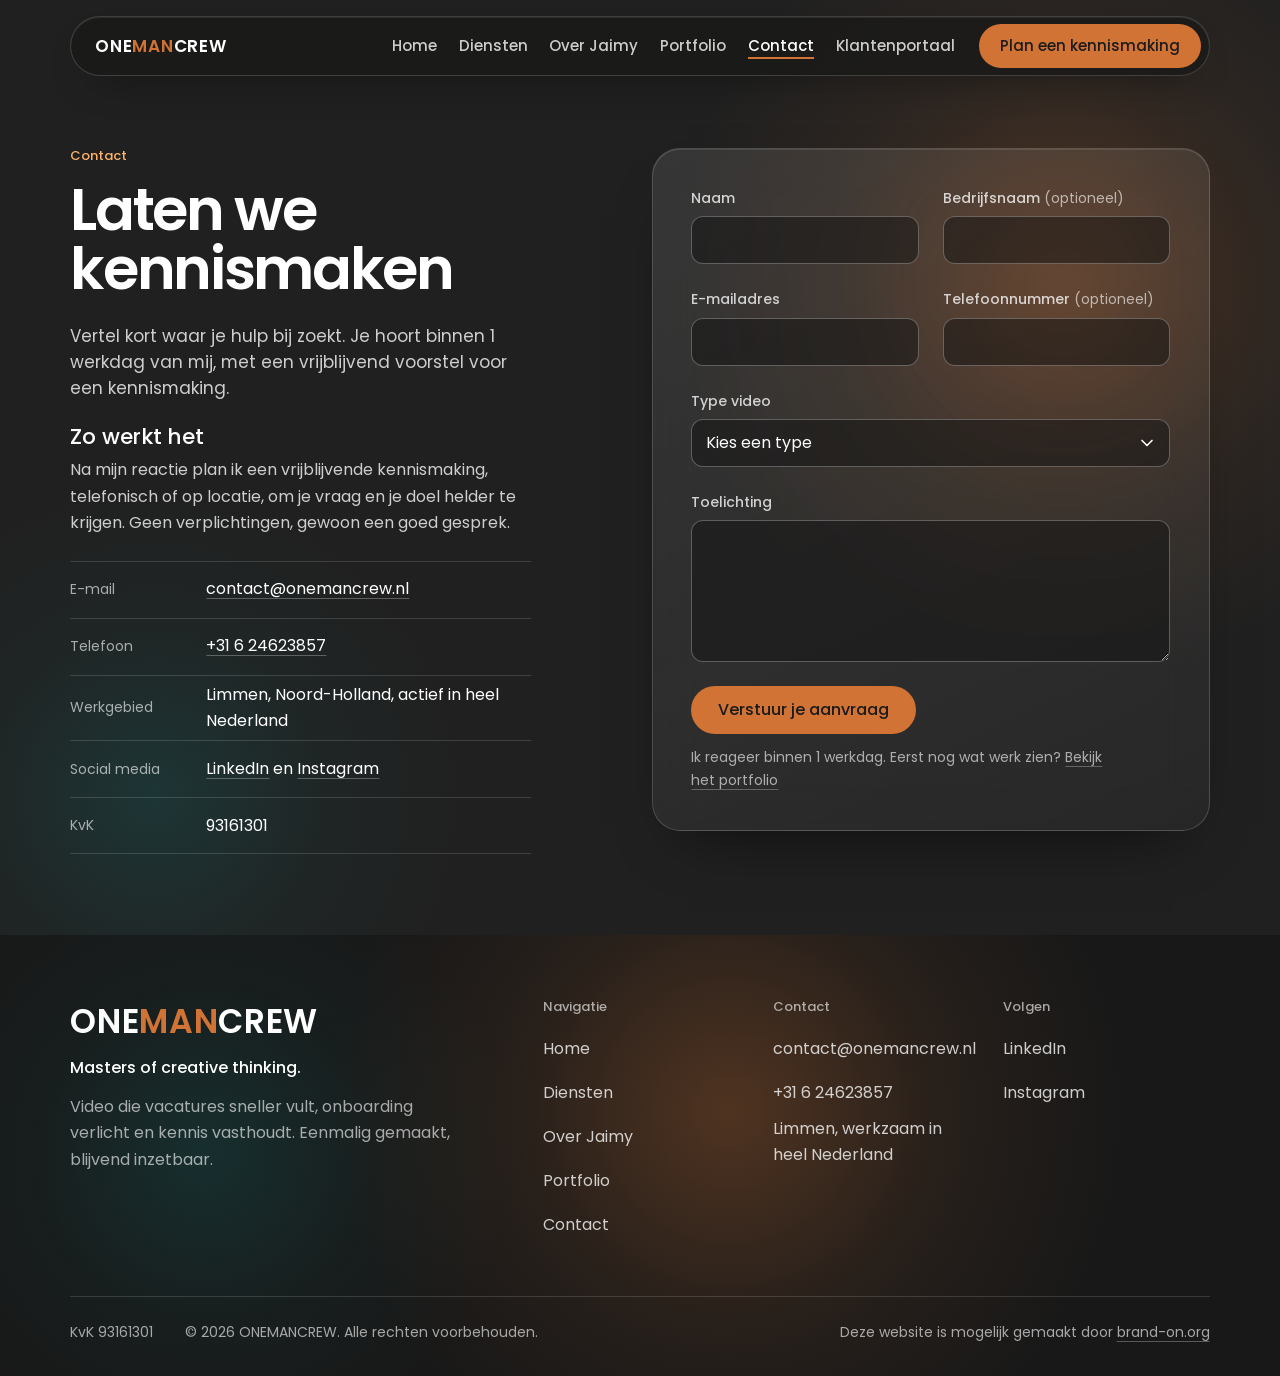
==== contact.html @ 814ec531 "V1" ====
<!DOCTYPE html>
<html lang="nl">
<head>
  <meta charset="UTF-8">
  <meta name="viewport" content="width=device-width, initial-scale=1.0, viewport-fit=cover">
  <title>Contact | ONEMANCREW</title>
  <meta name="description" content="Plan een vrijblijvende kennismaking met ONEMANCREW. Je hoort binnen 1 werkdag van mij. Bereikbaar via telefoon, e-mail of het contactformulier.">
  <meta name="theme-color" content="#202020">
  <link rel="canonical" href="https://onemancrew.nl/contact.html">

  <meta property="og:type" content="website">
  <meta property="og:title" content="Contact | ONEMANCREW">
  <meta property="og:description" content="Plan een vrijblijvende kennismaking met ONEMANCREW. Je hoort binnen 1 werkdag van mij.">
  <meta property="og:url" content="https://onemancrew.nl/contact.html">
  <meta property="og:image" content="https://onemancrew.nl/assets/img/og-image.jpg">
  <meta property="og:locale" content="nl_NL">
  <meta property="og:site_name" content="ONEMANCREW">
  <meta name="twitter:card" content="summary_large_image">

  <link rel="icon" type="image/png" href="assets/icons/favicon.png">
  <link rel="apple-touch-icon" href="assets/icons/apple-touch-icon.png">
  <link rel="preload" href="assets/fonts/poppins-600.woff2" as="font" type="font/woff2" crossorigin>
  <link rel="preload" href="assets/fonts/poppins-400.woff2" as="font" type="font/woff2" crossorigin>
  <link rel="stylesheet" href="assets/css/tokens.css">
  <link rel="stylesheet" href="assets/css/base.css">
  <link rel="stylesheet" href="assets/css/components.css">
  <link rel="stylesheet" href="assets/css/pages.css">

  <script type="application/ld+json">
  {
    "@context": "https://schema.org",
    "@type": "LocalBusiness",
    "name": "ONEMANCREW",
    "description": "ONEMANCREW maakt wervingsvideo's, info- en instructievideo's en recruitment advertenties voor bedrijven in heel Nederland.",
    "image": "https://onemancrew.nl/assets/img/og-image.jpg",
    "url": "https://onemancrew.nl/",
    "taxID": "93161301",
    "telephone": "+31624623857",
    "email": "contact@onemancrew.nl",
    "address": {
      "@type": "PostalAddress",
      "addressLocality": "Limmen",
      "addressRegion": "Noord-Holland",
      "addressCountry": "NL"
    },
    "areaServed": "NL",
    "founder": {
      "@type": "Person",
      "name": "Jaimy van der Meer"
    },
    "sameAs": [
      "https://www.linkedin.com/company/onemancrew",
      "https://www.instagram.com/onemancrew"
    ]
  }
  </script>
</head>
<body>
  <a class="skip-link" href="#main">Direct naar inhoud</a>

  <header class="nav" data-nav>
    <div class="nav__pill">
      <a class="wordmark" href="./" aria-label="ONEMANCREW, naar de homepage">ONE<span>MAN</span>CREW</a>
      <nav class="nav__links" aria-label="Hoofdnavigatie">
        <ul>
          <li><a href="./">Home</a></li>
          <li><a href="./#aanbod">Diensten</a></li>
          <li><a href="over-ons.html">Over Jaimy</a></li>
          <li><a href="portfolio.html">Portfolio</a></li>
          <li><a href="contact.html" aria-current="page">Contact</a></li>
          <li><a href="portaal/login.html">Klantenportaal</a></li>
        </ul>
      </nav>
      <a class="btn btn--primary btn--sm nav__cta" href="contact.html">Plan een kennismaking</a>
      <button type="button" class="nav__toggle" data-menu-toggle aria-expanded="false" aria-controls="menu" aria-label="Menu openen">
        <span></span><span></span>
      </button>
    </div>
  </header>

  <div class="menu" id="menu" data-menu hidden>
    <nav aria-label="Mobiele navigatie">
      <ul class="menu__list">
        <li><a href="./">Home</a></li>
        <li><a href="./#aanbod">Diensten</a></li>
        <li><a href="over-ons.html">Over Jaimy</a></li>
        <li><a href="portfolio.html">Portfolio</a></li>
        <li><a href="contact.html" aria-current="page">Contact</a></li>
        <li><a href="portaal/login.html">Klantenportaal</a></li>
      </ul>
    </nav>
    <div class="menu__foot">
      <a class="btn btn--primary" href="contact.html">Plan een kennismaking</a>
      <a class="menu__contact" href="tel:+31624623857">+31 6 24623857</a>
      <a class="menu__contact" href="mailto:contact@onemancrew.nl">contact@onemancrew.nl</a>
    </div>
  </div>

  <main id="main">
    <!-- CONTACT -->
    <section class="section contact" id="top" aria-labelledby="contact-heading">
      <div class="glow" aria-hidden="true"></div>
      <div class="wrap">
        <div class="contact__grid">
          <div class="contact__intro">
            <div>
              <p class="eyebrow">Contact</p>
              <h1 id="contact-heading">Laten we kennismaken</h1>
            </div>
            <p class="lead">Vertel kort waar je hulp bij zoekt. Je hoort binnen 1 werkdag van mij, met een vrijblijvend voorstel voor een kennismaking.</p>
            <div class="contact__how">
              <h2>Zo werkt het</h2>
              <p>Na mijn reactie plan ik een vrijblijvende kennismaking, telefonisch of op locatie, om je vraag en je doel helder te krijgen. Geen verplichtingen, gewoon een goed gesprek.</p>
            </div>
            <dl class="contact__list">
              <div>
                <dt>E-mail</dt>
                <dd><a class="text-link" href="mailto:contact@onemancrew.nl">contact@onemancrew.nl</a></dd>
              </div>
              <div>
                <dt>Telefoon</dt>
                <dd><a class="text-link" href="tel:+31624623857">+31 6 24623857</a></dd>
              </div>
              <div>
                <dt>Werkgebied</dt>
                <dd>Limmen, Noord-Holland, actief in heel Nederland</dd>
              </div>
              <div>
                <dt>Social media</dt>
                <dd><a class="text-link" href="https://www.linkedin.com/company/onemancrew" target="_blank" rel="noopener noreferrer">LinkedIn</a> en <a class="text-link" href="https://www.instagram.com/onemancrew" target="_blank" rel="noopener noreferrer">Instagram</a></dd>
              </div>
              <div>
                <dt>KvK</dt>
                <dd>93161301</dd>
              </div>
            </dl>
          </div>

          <div class="contact__form">
            <!-- Formulier-koppeling: zie assets/js/form.js.
                 Zonder data-endpoint opent het e-mailprogramma van de bezoeker met de
                 ingevulde aanvraag. Met een formulierdienst (bijvoorbeeld Formspree) zet je
                 het adres in data-endpoint op dit <form>; dan wordt de aanvraag direct verstuurd. -->
            <form class="glass form" data-contact-form action="mailto:contact@onemancrew.nl" method="post" enctype="text/plain">
              <div class="form__row">
                <div class="field">
                  <label for="contact-name">Naam</label>
                  <input type="text" id="contact-name" name="name" required autocomplete="name" aria-describedby="error-name">
                  <p class="field__error" id="error-name" data-error-for="name" hidden></p>
                </div>
                <div class="field">
                  <label for="contact-company">Bedrijfsnaam <span class="field__opt">(optioneel)</span></label>
                  <input type="text" id="contact-company" name="company" autocomplete="organization">
                </div>
              </div>
              <div class="form__row">
                <div class="field">
                  <label for="contact-email">E-mailadres</label>
                  <input type="email" id="contact-email" name="email" required autocomplete="email" aria-describedby="error-email">
                  <p class="field__error" id="error-email" data-error-for="email" hidden></p>
                </div>
                <div class="field">
                  <label for="contact-phone">Telefoonnummer <span class="field__opt">(optioneel)</span></label>
                  <input type="tel" id="contact-phone" name="phone" autocomplete="tel" aria-describedby="error-phone">
                  <p class="field__error" id="error-phone" data-error-for="phone" hidden></p>
                </div>
              </div>
              <div class="field">
                <label for="contact-video-type">Type video</label>
                <select id="contact-video-type" name="videoType" required aria-describedby="error-videoType">
                  <option value="" selected disabled>Kies een type</option>
                  <option value="werving">Wervingsvideo</option>
                  <option value="info">Info- of instructievideo</option>
                  <option value="advertentie">Recruitment advertentie</option>
                  <option value="anders">Nog niet zeker</option>
                </select>
                <p class="field__error" id="error-videoType" data-error-for="videoType" hidden></p>
              </div>
              <div class="field">
                <label for="contact-message">Toelichting</label>
                <textarea id="contact-message" name="message" required rows="5" aria-describedby="error-message"></textarea>
                <p class="field__error" id="error-message" data-error-for="message" hidden></p>
              </div>
              <div class="form__foot">
                <button type="submit" class="btn btn--primary">Verstuur je aanvraag</button>
                <p class="form__status" role="status" data-form-status></p>
                <p class="form__hint">Ik reageer binnen 1 werkdag. Eerst nog wat werk zien? <a class="text-link" href="portfolio.html">Bekijk het portfolio</a></p>
              </div>
            </form>
          </div>
        </div>
      </div>
    </section>
  </main>

  <!-- AFSLUITING + FOOTER -->
  <footer class="closing closing--plain" id="afsluiting">
    <div class="glow glow--low" aria-hidden="true"></div>
    <div class="wrap">
      <div class="closing__grid">
        <div class="closing__brand">
          <a class="wordmark" href="./" aria-label="ONEMANCREW, naar de homepage">ONE<span>MAN</span>CREW</a>
          <p class="closing__slogan">Masters of creative thinking.</p>
          <p class="muted">Video die vacatures sneller vult, onboarding verlicht en kennis vasthoudt. Eenmalig gemaakt, blijvend inzetbaar.</p>
        </div>
        <div>
          <h3>Navigatie</h3>
          <ul class="closing__list">
            <li><a href="./">Home</a></li>
            <li><a href="./#aanbod">Diensten</a></li>
            <li><a href="over-ons.html">Over Jaimy</a></li>
            <li><a href="portfolio.html">Portfolio</a></li>
            <li><a href="contact.html">Contact</a></li>
          </ul>
        </div>
        <div>
          <h3>Contact</h3>
          <ul class="closing__list">
            <li><a href="mailto:contact@onemancrew.nl">contact@onemancrew.nl</a></li>
            <li><a href="tel:+31624623857">+31 6 24623857</a></li>
            <li><span>Limmen, werkzaam in heel Nederland</span></li>
          </ul>
        </div>
        <div>
          <h3>Volgen</h3>
          <ul class="closing__list">
            <li><a href="https://www.linkedin.com/company/onemancrew" target="_blank" rel="noopener noreferrer">LinkedIn</a></li>
            <li><a href="https://www.instagram.com/onemancrew" target="_blank" rel="noopener noreferrer">Instagram</a></li>
          </ul>
        </div>
      </div>
      <div class="closing__legal">
        <p>KvK 93161301</p>
        <p>&copy; <span data-year>2026</span> ONEMANCREW. Alle rechten voorbehouden.</p>
        <p>Deze website is mogelijk gemaakt door <a class="text-link" href="https://brand-on.org" target="_blank" rel="noopener">brand-on.org</a></p>
      </div>
    </div>
  </footer>

  <script type="module" src="assets/js/main.js"></script>
</body>
</html>
---- assets/css/tokens.css ----
/* ONEMANCREW — tokens
   Kleuren en font komen uit de bestaande site (style.css): #202020, #d07335,
   teal #148a8a, REC-rood #e8432f, Poppins. Poppins staat lokaal in assets/fonts. */

@font-face {
  font-family: 'Poppins';
  font-style: normal;
  font-weight: 400;
  font-display: swap;
  src: url('../fonts/poppins-400.woff2') format('woff2');
}
@font-face {
  font-family: 'Poppins';
  font-style: normal;
  font-weight: 500;
  font-display: swap;
  src: url('../fonts/poppins-500.woff2') format('woff2');
}
@font-face {
  font-family: 'Poppins';
  font-style: normal;
  font-weight: 600;
  font-display: swap;
  src: url('../fonts/poppins-600.woff2') format('woff2');
}

:root {
  color-scheme: dark;

  /* Kleur */
  --c-bg: #202020;
  --c-bg-deep: #181818;
  --c-surface: #282828;
  --c-surface-raised: #2f2f2f;
  --c-ink: #ffffff;
  --c-ink-soft: rgba(255, 255, 255, 0.78);
  --c-ink-muted: rgba(255, 255, 255, 0.62);
  --c-line: rgba(255, 255, 255, 0.14);
  --c-line-strong: rgba(255, 255, 255, 0.28);
  --c-accent: #d07335;
  --c-accent-hi: #e08a4f;
  --c-accent-dark: #9c5322;
  --c-accent-ink: #1b1b1b;
  --c-amber: #ffb46b;
  --c-teal: #148a8a;
  --c-rec: #e8432f;
  --c-error: #ff9d8a;

  /* Glas: één recept voor alle panelen en kaarten */
  --glass-bg: linear-gradient(155deg, rgba(255, 255, 255, 0.1), rgba(255, 255, 255, 0.035));
  --glass-bg-solid: rgba(52, 50, 48, 0.92);
  --glass-line: rgba(255, 255, 255, 0.16);
  --glass-blur: blur(22px) saturate(1.25);
  --glass-shadow: inset 0 1px 0 rgba(255, 255, 255, 0.1), 0 30px 60px -36px rgba(0, 0, 0, 0.75);

  /* Typografie */
  --font: 'Poppins', 'Segoe UI', Arial, sans-serif;
  --t-hero: clamp(2.5rem, 7vw, 6.75rem);
  --t-h1: clamp(2.25rem, 5.2vw, 4.75rem);
  --t-h2: clamp(1.85rem, 3.3vw, 3rem);
  --t-h3: clamp(1.25rem, 1.7vw, 1.5rem);
  --t-lead: clamp(1.06rem, 1.3vw, 1.25rem);
  --t-body: 1rem;
  --t-small: 0.875rem;
  --t-label: 0.8125rem;
  --t-stat: clamp(1.75rem, 2.9vw, 2.6rem);

  /* Maat en ritme */
  --gut: clamp(20px, 5.5vw, 80px);
  --wrap: 1280px;
  --s-1: 4px;
  --s-2: 8px;
  --s-3: 12px;
  --s-4: 16px;
  --s-5: 24px;
  --s-6: 32px;
  --s-7: 48px;
  --s-8: 64px;
  --s-9: 96px;
  --s-10: 128px;
  --pad-top: clamp(104px, 14vh, 136px);
  --pad-bottom: clamp(56px, 9vh, 88px);
  --nav-top: 16px;
  --nav-h: 60px;

  /* Rondingen */
  --r-sm: 12px;
  --r-md: 20px;
  --r-lg: 28px;
  --r-pill: 999px;

  /* Beweging */
  --ease: cubic-bezier(0.2, 0.8, 0.2, 1);
  --ease-enter: cubic-bezier(0.22, 1, 0.36, 1);
  --m-in: 150ms;
  --m-out: 120ms;
  --m-press: 90ms;
  --m-image: 600ms;
}

@media (max-width: 639px) {
  :root {
    --pad-top: 96px;
    --pad-bottom: 56px;
    --nav-top: 12px;
    --nav-h: 56px;
    --r-lg: 22px;
    --r-md: 16px;
    /* Lichtere variant op telefoons: minder blur */
    --glass-blur: blur(12px);
  }
}
---- assets/css/base.css ----
/* ONEMANCREW — basis: reset, typografie, layout, toegankelijkheid */

*,
*::before,
*::after {
  box-sizing: border-box;
}

html {
  -webkit-text-size-adjust: 100%;
  text-size-adjust: 100%;
  scroll-padding-top: 0;
}

html,
body {
  margin: 0;
}

body {
  min-height: 100svh;
  background: var(--c-bg);
  color: var(--c-ink);
  font-family: var(--font);
  font-size: var(--t-body);
  font-weight: 400;
  line-height: 1.65;
  -webkit-font-smoothing: antialiased;
  -moz-osx-font-smoothing: grayscale;
  overflow-x: hidden;
}

img,
picture,
video,
canvas,
svg {
  display: block;
  max-width: 100%;
}

img,
video {
  height: auto;
}

h1,
h2,
h3,
p,
ul,
ol,
dl,
dd,
figure {
  margin: 0;
}

ul,
ol {
  padding: 0;
  list-style: none;
}

h1,
h2,
h3 {
  font-weight: 500;
  line-height: 1.1;
  letter-spacing: -0.025em;
  text-wrap: balance;
  hyphens: manual;
}

h1 {
  font-size: var(--t-h1);
  font-weight: 600;
  line-height: 1;
  letter-spacing: -0.04em;
}

h2 {
  font-size: var(--t-h2);
}

h3 {
  font-size: var(--t-h3);
  line-height: 1.25;
  letter-spacing: -0.01em;
}

p {
  text-wrap: pretty;
}

a {
  color: inherit;
  text-decoration: none;
}

button,
input,
select,
textarea {
  font: inherit;
  color: inherit;
}

button {
  background: none;
  border: 0;
  padding: 0;
  cursor: pointer;
}

[hidden] {
  display: none !important;
}

::selection {
  background: var(--c-accent);
  color: var(--c-accent-ink);
}

/* Zichtbare focus: direct, zonder overgang */
:focus-visible {
  outline: 2px solid var(--c-amber);
  outline-offset: 3px;
  border-radius: 6px;
}

.visually-hidden {
  position: absolute;
  width: 1px;
  height: 1px;
  margin: -1px;
  padding: 0;
  overflow: hidden;
  clip: rect(0 0 0 0);
  clip-path: inset(50%);
  white-space: nowrap;
  border: 0;
}

.skip-link {
  position: fixed;
  top: 12px;
  left: 12px;
  z-index: 100;
  padding: 12px 20px;
  border-radius: var(--r-pill);
  background: var(--c-accent);
  color: var(--c-accent-ink);
  font-weight: 500;
  transform: translateY(-200%);
}

.skip-link:focus {
  transform: none;
}

/* Layout */
.wrap {
  width: min(100% - 2 * var(--gut), var(--wrap));
  margin-inline: auto;
  position: relative;
  z-index: 1;
}

.section {
  position: relative;
  padding: var(--pad-top) 0 var(--pad-bottom);
  isolation: isolate;
}

.section__head {
  max-width: 46rem;
  margin-bottom: var(--s-7);
}

.section__head .lead {
  margin-top: var(--s-4);
}

@media (max-width: 639px) {
  .section__head {
    margin-bottom: var(--s-6);
  }
}

.lead {
  font-size: var(--t-lead);
  line-height: 1.55;
  color: var(--c-ink-soft);
  max-width: 38rem;
}

.muted {
  color: var(--c-ink-muted);
}

.eyebrow {
  margin-bottom: var(--s-4);
  font-size: var(--t-label);
  font-weight: 500;
  line-height: 1.3;
  color: var(--c-amber);
}

.tag {
  font-size: var(--t-label);
  font-weight: 500;
  line-height: 1.3;
  color: var(--c-amber);
}

.grid {
  display: grid;
  grid-template-columns: repeat(12, minmax(0, 1fr));
  gap: var(--s-5);
}

@media (max-width: 639px) {
  .grid {
    gap: var(--s-3);
  }
}

/* Sfeer: amber licht dat uit het donker komt, teal alleen als zachte gloed */
.glow {
  position: absolute;
  inset: 0;
  z-index: -1;
  overflow: hidden;
  pointer-events: none;
}

.glow::before,
.glow::after {
  content: '';
  position: absolute;
  border-radius: 50%;
}

.glow::before {
  width: min(62vw, 880px);
  aspect-ratio: 1;
  top: -12%;
  right: -14%;
  background: radial-gradient(closest-side, rgba(208, 115, 53, 0.3), rgba(208, 115, 53, 0.08) 55%, transparent);
}

.glow::after {
  width: min(48vw, 640px);
  aspect-ratio: 1;
  bottom: -18%;
  left: -12%;
  background: radial-gradient(closest-side, rgba(20, 138, 138, 0.2), rgba(20, 138, 138, 0.05) 55%, transparent);
}

.glow--left::before {
  right: auto;
  left: -16%;
  top: 4%;
}

.glow--left::after {
  left: auto;
  right: -10%;
  bottom: -10%;
}

.glow--low::before {
  top: auto;
  bottom: -30%;
  right: 12%;
}

.glow--low::after {
  bottom: auto;
  top: -20%;
  left: -8%;
}

@media (prefers-reduced-motion: reduce) {
  *,
  *::before,
  *::after {
    animation-duration: 0.001ms !important;
    animation-iteration-count: 1 !important;
    transition-duration: 0.001ms !important;
    scroll-behavior: auto !important;
  }
}
---- assets/css/components.css ----
/* ONEMANCREW — componenten */

/* ---------- Wordmark: ONE MAN CREW, MAN in oranje ---------- */
.wordmark {
  display: inline-flex;
  align-items: center;
  min-height: 44px;
  font-size: 1.0625rem;
  font-weight: 600;
  letter-spacing: 0.04em;
  line-height: 1;
  white-space: nowrap;
}

.wordmark span {
  color: var(--c-accent);
}

/* ---------- Knoppen: één paar ---------- */
.btn {
  display: inline-flex;
  align-items: center;
  justify-content: center;
  gap: 10px;
  min-height: 48px;
  padding: 0 26px;
  border: 1px solid transparent;
  border-radius: var(--r-pill);
  font-size: 1rem;
  font-weight: 500;
  line-height: 1.2;
  white-space: nowrap;
  cursor: pointer;
  transition: background-color var(--m-in) var(--ease), border-color var(--m-in) var(--ease),
    transform var(--m-in) var(--ease);
}

.btn--primary {
  background: var(--c-accent);
  color: var(--c-accent-ink);
}

.btn--secondary {
  background: rgba(255, 255, 255, 0.06);
  border-color: var(--c-line-strong);
  color: var(--c-ink);
  -webkit-backdrop-filter: var(--glass-blur);
  backdrop-filter: var(--glass-blur);
}

.btn--sm {
  min-height: 44px;
  padding: 0 20px;
  font-size: 0.9375rem;
}

.btn .arrow {
  width: 18px;
  height: 18px;
  flex: none;
  transition: transform var(--m-in) var(--ease);
}

.btn:active {
  transform: translateY(1px) scale(0.985);
  transition-duration: var(--m-press);
}

@media (hover: hover) and (pointer: fine) {
  .btn:hover {
    transform: translateY(-1px);
  }

  .btn--primary:hover {
    background: var(--c-accent-hi);
  }

  .btn--secondary:hover {
    background: rgba(255, 255, 255, 0.13);
    border-color: rgba(255, 255, 255, 0.5);
  }

  .btn:hover .arrow {
    transform: translateX(3px);
  }

  .btn:active {
    transform: translateY(1px) scale(0.985);
  }
}

.btn-row {
  display: flex;
  flex-wrap: wrap;
  gap: var(--s-3);
  align-items: center;
}

@media (max-width: 639px) {
  .btn-row > .btn {
    width: 100%;
  }
}

/* ---------- Tekstlink: lijn tekent zich bij hover ---------- */
.link {
  display: inline-flex;
  align-items: center;
  min-height: 44px;
  font-weight: 500;
  color: var(--c-ink);
  background: linear-gradient(currentColor, currentColor) 0 calc(50% + 0.75em) / 0 1px no-repeat,
    linear-gradient(var(--c-line-strong), var(--c-line-strong)) 0 calc(50% + 0.75em) / 100% 1px no-repeat;
  transition: background-size var(--m-in) var(--ease);
}

@media (hover: hover) and (pointer: fine) {
  .link:hover {
    background-size: 100% 1px, 100% 1px;
  }
}

.text-link {
  text-decoration: underline;
  text-decoration-color: var(--c-line-strong);
  text-underline-offset: 4px;
  transition: text-decoration-color var(--m-in) var(--ease);
}

.text-link:hover {
  text-decoration-color: currentColor;
}

/* ---------- Glas ---------- */
.glass {
  background: var(--glass-bg);
  border: 1px solid var(--glass-line);
  border-radius: var(--r-lg);
  box-shadow: var(--glass-shadow);
  -webkit-backdrop-filter: var(--glass-blur);
  backdrop-filter: var(--glass-blur);
}

@supports not ((backdrop-filter: blur(1px)) or (-webkit-backdrop-filter: blur(1px))) {
  .glass {
    background: var(--glass-bg-solid);
  }
}

.card {
  display: flex;
  flex-direction: column;
  gap: var(--s-4);
  padding: clamp(22px, 2.4vw, 32px);
}

.card p {
  color: var(--c-ink-soft);
}

.card--link {
  transition: transform 180ms var(--ease), border-color 180ms var(--ease);
}

@media (hover: hover) and (pointer: fine) {
  .card--link:hover {
    transform: translateY(-2px);
    border-color: rgba(255, 255, 255, 0.34);
  }
}

/* ---------- Navigatie: zwevende pil ---------- */
.nav {
  position: fixed;
  top: var(--nav-top);
  left: 0;
  right: 0;
  z-index: 50;
  pointer-events: none;
}

.nav__pill {
  pointer-events: auto;
  width: min(100% - 2 * var(--gut), var(--wrap));
  min-height: var(--nav-h);
  margin-inline: auto;
  padding: 0 8px 0 24px;
  display: flex;
  align-items: center;
  gap: var(--s-5);
  border: 1px solid var(--glass-line);
  border-radius: var(--r-pill);
  background: rgba(26, 25, 24, 0.8);
  box-shadow: inset 0 1px 0 rgba(255, 255, 255, 0.08), 0 18px 40px -24px rgba(0, 0, 0, 0.8);
  -webkit-backdrop-filter: blur(20px) saturate(1.3);
  backdrop-filter: blur(20px) saturate(1.3);
}

@supports not ((backdrop-filter: blur(1px)) or (-webkit-backdrop-filter: blur(1px))) {
  .nav__pill {
    background: rgba(26, 25, 24, 0.95);
  }
}

.nav__links {
  margin-left: auto;
}

.nav__links ul {
  display: flex;
  align-items: center;
  gap: clamp(14px, 1.7vw, 28px);
}

.nav__links a {
  position: relative;
  display: inline-flex;
  align-items: center;
  min-height: 44px;
  font-size: 0.9375rem;
  font-weight: 500;
  color: var(--c-ink-soft);
  white-space: nowrap;
  transition: color var(--m-in) var(--ease);
}

.nav__links a::after {
  content: '';
  position: absolute;
  left: 0;
  right: 0;
  bottom: 9px;
  height: 1px;
  background: currentColor;
  transform: scaleX(0);
  transform-origin: left;
  transition: transform var(--m-in) var(--ease);
}

.nav__links a:hover,
.nav__links a[aria-current='page'] {
  color: var(--c-ink);
}

.nav__links a:hover::after {
  transform: scaleX(1);
}

.nav__links a[aria-current='page']::after {
  height: 2px;
  background: var(--c-accent);
  transform: scaleX(1);
}

.nav__toggle {
  display: none;
  width: 44px;
  height: 44px;
  margin-left: auto;
  border-radius: 50%;
  border: 1px solid var(--c-line-strong);
  background: rgba(255, 255, 255, 0.06);
  align-items: center;
  justify-content: center;
  flex-direction: column;
  gap: 5px;
}

.nav__toggle span {
  width: 18px;
  height: 2px;
  border-radius: 2px;
  background: var(--c-ink);
  transition: transform 200ms var(--ease);
}

.nav__toggle[aria-expanded='true'] span:first-child {
  transform: translateY(3.5px) rotate(45deg);
}

.nav__toggle[aria-expanded='true'] span:last-child {
  transform: translateY(-3.5px) rotate(-45deg);
}

@media (max-width: 1139px) {
  .nav__links {
    display: none;
  }

  .nav__cta {
    margin-left: auto;
  }

  .nav__toggle {
    display: inline-flex;
    margin-left: 0;
  }

  .nav__pill {
    gap: var(--s-3);
    padding-left: 20px;
  }
}

@media (max-width: 639px) {
  .nav__cta {
    display: none;
  }

  .nav__toggle {
    margin-left: auto;
  }

  .nav__pill {
    padding: 0 6px 0 18px;
  }
}

/* Volledig scherm menu op kleine schermen */
.menu {
  position: fixed;
  inset: 0;
  z-index: 40;
  display: flex;
  flex-direction: column;
  padding: calc(var(--nav-top) + var(--nav-h) + 24px) var(--gut) 32px;
  background: rgba(24, 24, 24, 0.97);
  overflow-y: auto;
}

.menu__list a {
  display: flex;
  align-items: center;
  min-height: 56px;
  border-bottom: 1px solid var(--c-line);
  font-size: 1.375rem;
  font-weight: 500;
}

.menu__list a[aria-current='page'] {
  color: var(--c-accent-hi);
}

.menu__foot {
  margin-top: auto;
  padding-top: var(--s-6);
  display: grid;
  gap: var(--s-2);
}

.menu__foot .btn {
  width: 100%;
  margin-bottom: var(--s-3);
}

.menu__contact {
  display: flex;
  align-items: center;
  min-height: 44px;
  color: var(--c-ink-soft);
}

@media (min-width: 1140px) {
  .menu {
    display: none !important;
  }
}

/* ---------- Viewfinder-hoekjes en REC ---------- */
.viewfinder {
  position: absolute;
  inset: var(--vf-inset, 20px);
  pointer-events: none;
  z-index: 2;
}

.viewfinder i {
  position: absolute;
  width: var(--vf-size, 26px);
  height: var(--vf-size, 26px);
  border: 2px solid rgba(255, 255, 255, 0.72);
}

.viewfinder i:nth-child(1) {
  top: 0;
  left: 0;
  border-right: 0;
  border-bottom: 0;
}

.viewfinder i:nth-child(2) {
  top: 0;
  right: 0;
  border-left: 0;
  border-bottom: 0;
}

.viewfinder i:nth-child(3) {
  bottom: 0;
  left: 0;
  border-right: 0;
  border-top: 0;
}

.viewfinder i:nth-child(4) {
  bottom: 0;
  right: 0;
  border-left: 0;
  border-top: 0;
}

.rec {
  display: inline-flex;
  align-items: center;
  gap: 10px;
  font-size: var(--t-label);
  font-weight: 500;
  letter-spacing: 0.06em;
  font-variant-numeric: tabular-nums;
  color: rgba(255, 255, 255, 0.86);
}

.rec__dot {
  width: 9px;
  height: 9px;
  border-radius: 50%;
  background: var(--c-rec);
  box-shadow: 0 0 10px rgba(232, 67, 47, 0.8);
}

/* ---------- Videospeler (klik om af te spelen) ---------- */
.player {
  position: relative;
  aspect-ratio: 16 / 9;
  border-radius: var(--r-lg);
  overflow: hidden;
  background: #111;
  border: 1px solid var(--glass-line);
  box-shadow: 0 40px 80px -48px rgba(0, 0, 0, 0.9);
  --vf-inset: 18px;
}

.player video,
.player__poster {
  position: absolute;
  inset: 0;
  width: 100%;
  height: 100%;
  object-fit: cover;
}

.player__poster {
  transition: transform var(--m-image) var(--ease);
}

.player__play {
  position: absolute;
  inset: 0;
  z-index: 3;
  display: grid;
  place-items: center;
  width: 100%;
  border-radius: inherit;
}

.player__disc {
  width: 84px;
  height: 84px;
  display: grid;
  place-items: center;
  border-radius: 50%;
  background: rgba(255, 255, 255, 0.14);
  border: 1px solid rgba(255, 255, 255, 0.45);
  -webkit-backdrop-filter: blur(14px);
  backdrop-filter: blur(14px);
  transition: transform var(--m-in) var(--ease), background-color var(--m-in) var(--ease);
}

.player__disc svg {
  width: 26px;
  height: 26px;
  margin-left: 4px;
}

@media (hover: hover) and (pointer: fine) {
  .player__play:hover .player__disc {
    transform: scale(1.06);
    background: var(--c-accent);
    color: var(--c-accent-ink);
  }

  .player:has(.player__play:hover) .player__poster {
    transform: scale(1.03);
  }
}

.player.is-playing .player__play,
.player.is-playing .player__poster,
.player.is-playing .viewfinder {
  display: none;
}

/* ---------- Foto in kader, zoomt in het kader ---------- */
.frame {
  position: relative;
  overflow: hidden;
  border-radius: var(--r-lg);
  background: var(--c-surface);
}

.frame picture {
  display: block;
  width: 100%;
  height: 100%;
}

.frame img {
  width: 100%;
  height: 100%;
  object-fit: cover;
  transition: transform var(--m-image) var(--ease);
}

@media (hover: hover) and (pointer: fine) {
  a.frame:hover img,
  button.frame:hover img {
    transform: scale(1.03);
  }
}

/* ---------- Dialoog (project en foto) ---------- */
.modal {
  width: min(100% - 32px, 1080px);
  max-height: calc(100dvh - 32px);
  padding: 0;
  border: 1px solid var(--glass-line);
  border-radius: var(--r-lg);
  background: rgba(30, 29, 28, 0.94);
  color: var(--c-ink);
  box-shadow: 0 60px 120px -40px rgba(0, 0, 0, 0.9);
  overflow: auto;
}

.modal::backdrop {
  background: rgba(10, 10, 10, 0.78);
  -webkit-backdrop-filter: blur(10px);
  backdrop-filter: blur(10px);
}

.modal[open] {
  animation: modal-in 260ms var(--ease-enter);
}

@keyframes modal-in {
  from {
    opacity: 0;
    transform: translateY(12px) scale(0.985);
  }
}

.modal__media {
  background: #0d0d0d;
}

.modal__media video,
.modal__media img {
  width: 100%;
  max-height: min(68dvh, 620px);
  object-fit: contain;
  background: #0d0d0d;
}

.modal__body {
  display: grid;
  gap: var(--s-3);
  padding: clamp(20px, 3vw, 36px);
}

.modal__body h2 {
  font-size: clamp(1.5rem, 2.4vw, 2.1rem);
}

.modal__body p:not(.tag) {
  color: var(--c-ink-soft);
  max-width: 44rem;
}

.modal__body .btn-row {
  margin-top: var(--s-3);
}

.modal__close {
  position: sticky;
  top: 12px;
  z-index: 2;
  float: right;
  margin: 12px 12px -56px 0;
  width: 44px;
  height: 44px;
  display: grid;
  place-items: center;
  border-radius: 50%;
  background: rgba(20, 20, 20, 0.7);
  border: 1px solid var(--c-line-strong);
  transition: background-color var(--m-in) var(--ease), transform var(--m-in) var(--ease);
}

.modal__close:hover {
  background: var(--c-accent);
  color: var(--c-accent-ink);
}

.modal__close:active {
  transform: scale(0.94);
}

.modal__close svg {
  width: 18px;
  height: 18px;
}

/* ---------- Afsluiting en footer ---------- */
.closing {
  position: relative;
  isolation: isolate;
  padding: var(--pad-top) 0 var(--s-6);
  background: var(--c-bg-deep);
  overflow: hidden;
}

.closing__cta {
  display: grid;
  gap: var(--s-5);
  padding-bottom: clamp(56px, 9vh, 104px);
}

.closing__cta h2 {
  font-size: clamp(2.1rem, 5vw, 4.5rem);
  font-weight: 600;
  letter-spacing: -0.035em;
  line-height: 1.02;
  max-width: 14ch;
}

.closing__grid {
  display: grid;
  grid-template-columns: minmax(0, 5fr) repeat(3, minmax(0, 2.3fr));
  gap: var(--s-7) var(--s-5);
  padding-top: var(--s-7);
  border-top: 1px solid var(--c-line);
}

.closing__brand {
  display: grid;
  gap: var(--s-3);
  align-content: start;
  max-width: 26rem;
}

.closing__brand .wordmark {
  font-size: clamp(1.6rem, 2.6vw, 2.25rem);
  letter-spacing: 0.02em;
}

.closing__slogan {
  font-weight: 500;
}

.closing h3 {
  margin-bottom: var(--s-3);
  font-size: var(--t-label);
  font-weight: 500;
  letter-spacing: 0;
  color: var(--c-ink-muted);
}

.closing__list a,
.closing__list span {
  display: inline-flex;
  align-items: center;
  min-height: 44px;
  color: var(--c-ink-soft);
}

.closing__list a {
  background: linear-gradient(currentColor, currentColor) 0 calc(50% + 0.8em) / 0 1px no-repeat;
  transition: color var(--m-in) var(--ease), background-size var(--m-in) var(--ease);
}

.closing__list a:hover {
  color: var(--c-ink);
  background-size: 100% 1px;
}

.closing__legal {
  display: flex;
  flex-wrap: wrap;
  gap: var(--s-2) var(--s-6);
  margin-top: var(--s-7);
  padding-top: var(--s-5);
  border-top: 1px solid var(--c-line);
  font-size: var(--t-small);
  color: var(--c-ink-muted);
}

.closing__legal p:last-child {
  margin-left: auto;
}

@media (max-width: 899px) {
  .closing__grid {
    grid-template-columns: repeat(2, minmax(0, 1fr));
  }

  .closing__brand {
    grid-column: 1 / -1;
  }

  .closing__legal p:last-child {
    margin-left: 0;
  }
}

@media (max-width: 479px) {
  .closing__grid {
    grid-template-columns: 1fr;
    gap: var(--s-6);
  }
}

/* Zonder JavaScript toont de speler de gewone videobediening */
html:not(.js) .player picture,
html:not(.js) .player__play,
html:not(.js) .player .viewfinder {
  display: none;
}

/* Footer zonder afsluitende oproep (contactpagina) */
.closing--plain {
  padding-top: var(--s-8);
}

.closing--plain .closing__grid {
  padding-top: 0;
  border-top: 0;
}
---- assets/css/pages.css ----
/* ONEMANCREW — pagina's: hero, homepage-secties, portfolio-waaier, over, contact */

/* ---------- Hero ---------- */
.hero {
  position: relative;
  isolation: isolate;
  height: 100svh;
  min-height: 600px;
  display: flex;
  align-items: flex-end;
  overflow: hidden;
  background: var(--c-bg-deep);
  --vf-inset: calc(var(--nav-top) + var(--nav-h) + 16px) calc(var(--gut) * 0.4) 20px;
}

.hero__media {
  position: absolute;
  inset: 0;
  z-index: -2;
}

.hero__media picture,
.hero__img {
  width: 100%;
  height: 100%;
}

.hero__img {
  object-fit: cover;
  object-position: var(--focus, 50% 30%);
}

.hero__canvas {
  position: absolute;
  inset: 0;
  width: 100%;
  height: 100%;
  opacity: 0;
  transition: opacity 900ms var(--ease);
}

.hero__canvas.is-on {
  opacity: 1;
}

/* Donker verloop onder de tekst; het beeld blijft de hoofdzaak */
.hero__shade {
  position: absolute;
  inset: 0;
  z-index: -1;
  pointer-events: none;
  background: radial-gradient(70% 55% at 82% 8%, rgba(255, 170, 90, 0.16), transparent 70%),
    linear-gradient(to top, rgba(22, 21, 20, 0.96) 0%, rgba(22, 21, 20, 0.82) 24%, rgba(22, 21, 20, 0.28) 56%, rgba(22, 21, 20, 0.5) 100%);
}

.hero__hud {
  position: absolute;
  z-index: 3;
  top: calc(var(--nav-top) + var(--nav-h) + 28px);
  right: calc(var(--gut) * 0.4 + 20px);
  display: flex;
  align-items: center;
  gap: 2px;
  padding-left: 16px;
  border-radius: var(--r-pill);
  background: rgba(20, 19, 18, 0.72);
}

.hero__pause {
  width: 44px;
  height: 44px;
  display: grid;
  place-items: center;
  border-radius: 50%;
  color: rgba(255, 255, 255, 0.86);
  transition: background-color var(--m-in) var(--ease);
}

.hero__pause:hover {
  background: rgba(255, 255, 255, 0.14);
}

.hero__pause svg {
  width: 14px;
  height: 14px;
}

.hero__pause .icon-play,
.hero__pause[aria-pressed='true'] .icon-pause {
  display: none;
}

.hero__pause[aria-pressed='true'] .icon-play {
  display: block;
}

.hero__inner {
  display: grid;
  grid-template-columns: repeat(12, minmax(0, 1fr));
  align-items: end;
  gap: var(--s-5);
  padding-bottom: clamp(44px, 8vh, 80px);
}

.hero__head {
  grid-column: 1 / span 8;
}

.hero__kicker {
  display: inline-block;
  margin-bottom: var(--s-4);
  padding: 6px 14px;
  border-radius: var(--r-pill);
  background: rgba(20, 19, 18, 0.72);
  font-size: var(--t-small);
  font-weight: 500;
  color: var(--c-amber);
}

.hero h1 {
  font-size: var(--t-hero);
  line-height: 0.98;
}

.hero--page h1 {
  font-size: var(--t-h1);
  line-height: 1.02;
  max-width: 13ch;
}

.hero h1 .line {
  display: block;
  overflow: hidden;
  padding: 0.16em 0 0.14em;
  margin: -0.16em 0 -0.14em;
}

.hero h1 .line > span {
  display: block;
}

.hero__side {
  grid-column: 9 / span 4;
  display: grid;
  gap: var(--s-5);
  justify-items: start;
  padding-bottom: 6px;
}

.hero__lead {
  font-size: var(--t-lead);
  line-height: 1.55;
  color: var(--c-ink-soft);
}

@media (max-width: 1023px) {
  .hero__head,
  .hero__side {
    grid-column: 1 / -1;
  }

  .hero__side {
    max-width: 30rem;
  }
}

@media (max-width: 639px) {
  .hero {
    min-height: 560px;
  }

  .hero__img {
    object-position: var(--focus-sm, 34% 30%);
  }

  .hero__inner {
    padding-bottom: 36px;
  }

  .hero__side .btn {
    width: 100%;
  }

  .hero__hud {
    top: calc(var(--nav-top) + var(--nav-h) + 20px);
    right: calc(var(--gut) * 0.4 + 10px);
  }
}

/* Entree: één keer bij laden, daarna staat de hero */
@media (prefers-reduced-motion: no-preference) {
  .hero h1 .line > span {
    animation: hero-rise 700ms var(--ease-enter) both;
  }

  .hero h1 .line:nth-child(2) > span {
    animation-delay: 80ms;
  }

  .hero h1 .line:nth-child(3) > span {
    animation-delay: 160ms;
  }

  .hero__kicker,
  .hero__lead,
  .hero__side .btn,
  .hero__hud {
    animation: hero-fade 520ms var(--ease-enter) both;
  }

  .hero__lead {
    animation-delay: 380ms;
  }

  .hero__side .btn {
    animation-delay: 440ms;
  }

  .hero__hud {
    animation-delay: 600ms;
  }

  .hero__img {
    animation: hero-settle 1100ms var(--ease-enter) both;
  }
}

@keyframes hero-rise {
  from {
    transform: translateY(105%);
  }
}

@keyframes hero-fade {
  from {
    opacity: 0;
    transform: translateY(12px);
  }
}

@keyframes hero-settle {
  from {
    transform: scale(1.05);
  }
}

/* ---------- Home: laatste werk ---------- */
.work__stage {
  display: grid;
  grid-template-columns: repeat(12, minmax(0, 1fr));
  gap: var(--s-5);
  align-items: end;
}

.work__stage .player {
  grid-column: 1 / span 9;
  grid-row: 1;
}

.work__card {
  grid-column: 9 / span 4;
  grid-row: 1;
  z-index: 2;
  margin-bottom: var(--s-7);
  gap: var(--s-3);
}

.work__card .btn {
  margin-top: var(--s-3);
  align-self: flex-start;
}

.work__card .link {
  align-self: flex-start;
}

@media (max-width: 1023px) {
  .work__stage .player {
    grid-column: 1 / -1;
  }

  .work__card {
    grid-column: 1 / -1;
    grid-row: 2;
    margin-bottom: 0;
  }
}

@media (max-width: 639px) {
  .work__card .btn {
    align-self: stretch;
  }
}

/* ---------- Tekst links, beeld rechts ---------- */
.split {
  display: grid;
  grid-template-columns: repeat(12, minmax(0, 1fr));
  gap: var(--s-5);
  align-items: start;
}

.split__text {
  grid-column: 1 / span 7;
}

.split__media {
  grid-column: 9 / span 4;
  aspect-ratio: 4 / 5;
}

@media (max-width: 1023px) {
  .split__text {
    grid-column: 1 / -1;
  }

  .split__media {
    grid-column: 1 / -1;
    aspect-ratio: 4 / 3;
    margin-top: var(--s-5);
  }
}

.rows > li {
  display: grid;
  grid-template-columns: minmax(0, 5fr) minmax(0, 6fr);
  gap: var(--s-2) var(--s-6);
  padding: var(--s-5) 0;
  border-bottom: 1px solid var(--c-line);
}

.rows > li:first-child {
  border-top: 1px solid var(--c-line);
}

.rows p {
  color: var(--c-ink-soft);
}

@media (max-width: 639px) {
  .rows > li {
    grid-template-columns: 1fr;
  }
}

/* ---------- Home: resultaten ---------- */
.results {
  display: grid;
  grid-template-columns: repeat(12, minmax(0, 1fr));
  gap: var(--s-7) var(--s-5);
  align-items: start;
}

.results__intro {
  grid-column: 1 / span 5;
  display: grid;
  gap: var(--s-5);
}

.results__payback {
  display: grid;
  gap: var(--s-3);
  margin-top: var(--s-5);
  padding-top: var(--s-5);
  border-top: 1px solid var(--c-line);
}

.results__payback p {
  color: var(--c-ink-soft);
}

.results__cards {
  grid-column: 7 / span 6;
  display: grid;
  grid-template-columns: repeat(2, minmax(0, 1fr));
  gap: var(--s-5);
}

.stat {
  gap: var(--s-3);
}

.stat__figure {
  display: flex;
  flex-wrap: wrap;
  align-items: baseline;
  gap: 2px 10px;
  color: var(--c-ink);
}

.stat__num {
  font-size: var(--t-stat);
  font-weight: 600;
  line-height: 1;
  letter-spacing: -0.03em;
  font-variant-numeric: tabular-nums;
}

.stat__note {
  font-size: var(--t-small);
  color: var(--c-ink-soft);
}

@media (max-width: 1023px) {
  .results__intro,
  .results__cards {
    grid-column: 1 / -1;
  }
}

@media (max-width: 559px) {
  .results__cards {
    grid-template-columns: 1fr;
    gap: var(--s-3);
  }
}

/* ---------- Home: aanbod ---------- */
.offer {
  display: grid;
  grid-template-columns: repeat(3, minmax(0, 1fr));
  gap: var(--s-5);
}

.offer__flag {
  margin-top: calc(var(--s-2) * -1);
  font-size: var(--t-small);
  font-weight: 500;
  color: var(--c-amber) !important;
}

.offer__list {
  display: grid;
  gap: var(--s-2);
  padding-top: var(--s-4);
  border-top: 1px solid var(--c-line);
  font-size: 0.9375rem;
  color: var(--c-ink-soft);
}

.offer__list li {
  position: relative;
  padding-left: 22px;
}

.offer__list li::before {
  content: '';
  position: absolute;
  left: 0;
  top: 0.72em;
  width: 10px;
  height: 2px;
  border-radius: 2px;
  background: var(--c-accent);
}

.offer__card .btn {
  margin-top: auto;
  align-self: flex-start;
}

@media (max-width: 1023px) {
  .offer {
    grid-template-columns: 1fr;
  }
}

/* ---------- Home: werkwijze ---------- */
.steps {
  display: grid;
  grid-template-columns: repeat(4, minmax(0, 1fr));
  gap: var(--s-5);
  counter-reset: step;
}

.steps__num {
  display: flex;
  align-items: center;
  gap: var(--s-3);
  font-size: var(--t-label);
  font-weight: 500;
  letter-spacing: 0.06em;
  font-variant-numeric: tabular-nums;
  color: var(--c-amber);
}

.steps__num::after {
  content: '';
  flex: 1;
  height: 1px;
  background: var(--c-line);
}

@media (max-width: 1023px) {
  .steps {
    grid-template-columns: repeat(2, minmax(0, 1fr));
  }
}

@media (max-width: 559px) {
  .steps {
    grid-template-columns: 1fr;
    gap: var(--s-3);
  }
}

/* ---------- Over: verhaal, waarden, galerij ---------- */
.story {
  display: grid;
  gap: var(--s-4);
  max-width: 40rem;
}

.story h2 {
  margin-bottom: var(--s-3);
}

.story p {
  color: var(--c-ink-soft);
}

.story__highlight {
  margin: var(--s-3) 0;
  padding-left: var(--s-5);
  border-left: 2px solid var(--c-accent);
  font-size: var(--t-lead);
  font-weight: 500;
  line-height: 1.45;
  color: var(--c-ink) !important;
}

.values {
  display: grid;
  grid-template-columns: repeat(4, minmax(0, 1fr));
  gap: var(--s-5);
}

.cert {
  display: grid;
  grid-template-columns: minmax(0, 5fr) minmax(0, 7fr);
  gap: var(--s-4) var(--s-7);
  align-items: center;
  margin-top: var(--s-5);
}

.cert__head {
  display: grid;
  gap: var(--s-2);
}

@media (max-width: 1023px) {
  .values {
    grid-template-columns: repeat(2, minmax(0, 1fr));
  }

  .cert {
    grid-template-columns: 1fr;
  }
}

@media (max-width: 559px) {
  .values {
    grid-template-columns: 1fr;
    gap: var(--s-3);
  }
}

.gallery {
  display: grid;
  grid-template-columns: repeat(4, minmax(0, 1fr));
  gap: var(--s-5);
}

.gallery .frame {
  width: 100%;
  aspect-ratio: 4 / 5;
  border: 1px solid var(--glass-line);
}

@media (max-width: 899px) {
  .gallery {
    grid-template-columns: repeat(2, minmax(0, 1fr));
    gap: var(--s-3);
  }
}

/* ---------- Portfolio: 3D-kaartenwaaier ---------- */
.fanpage {
  position: relative;
  isolation: isolate;
  min-height: 100svh;
  display: flex;
  flex-direction: column;
  padding: calc(var(--nav-top) + var(--nav-h) + clamp(24px, 4vh, 44px)) 0 clamp(24px, 4vh, 40px);
  overflow: hidden;
  background: radial-gradient(58% 34% at 50% 100%, rgba(208, 115, 53, 0.24), transparent 72%), var(--c-bg);
}

.fanpage__head {
  display: flex;
  flex-wrap: wrap;
  align-items: flex-end;
  justify-content: space-between;
  gap: var(--s-4) var(--s-6);
}

.fanpage__head .eyebrow {
  margin-bottom: var(--s-2);
}

.fanpage h1 {
  font-size: clamp(1.9rem, 3.5vw, 3.1rem);
  line-height: 1.05;
  letter-spacing: -0.035em;
}

.filters {
  display: flex;
  flex-wrap: wrap;
  gap: var(--s-2);
}

.filter {
  min-height: 44px;
  padding: 0 18px;
  border: 1px solid var(--c-line-strong);
  border-radius: var(--r-pill);
  background: rgba(255, 255, 255, 0.05);
  font-size: 0.9375rem;
  font-weight: 500;
  color: var(--c-ink-soft);
  transition: background-color var(--m-in) var(--ease), color var(--m-in) var(--ease), transform var(--m-in) var(--ease);
}

.filter:hover {
  background: rgba(255, 255, 255, 0.13);
  color: var(--c-ink);
}

.filter:active {
  transform: scale(0.97);
}

.filter[aria-pressed='true'] {
  background: rgba(255, 255, 255, 0.94);
  border-color: transparent;
  color: #1b1b1b;
}

.fan {
  --card-w: min(clamp(220px, 24vw, 340px), 37svh);
  --card-h: calc(var(--card-w) * 1.36);
  position: relative;
  flex: 1;
  min-height: calc(var(--card-h) + 48px);
  margin-top: var(--s-5);
  touch-action: pan-y;
  outline: none;
}

/* Zonder JavaScript: een rij kaarten die je horizontaal kunt schuiven */
.fan__track {
  display: flex;
  gap: var(--s-4);
  height: 100%;
  align-items: center;
  padding: 0 var(--gut);
  overflow-x: auto;
  scroll-snap-type: x mandatory;
}

.fan__item {
  flex: none;
  width: var(--card-w);
  height: var(--card-h);
  scroll-snap-align: center;
}

/* Met JavaScript: gebogen waaier in 3D */
.fan.is-3d {
  perspective: 1500px;
  perspective-origin: 50% 46%;
}

.fan.is-3d .fan__track {
  position: absolute;
  inset: 0;
  display: block;
  padding: 0;
  overflow: visible;
  transform-style: preserve-3d;
  transform: rotateY(var(--tilt-y, 0deg)) rotateX(var(--tilt-x, 0deg));
  transition: transform 500ms var(--ease);
}

.fan.is-3d .fan__item {
  position: absolute;
  top: 50%;
  left: 50%;
  margin: calc(var(--card-h) / -2) 0 0 calc(var(--card-w) / -2);
  z-index: var(--zi, 1);
  opacity: var(--o, 1);
  transform: translate3d(var(--x, 0px), 0, var(--z, 0px)) rotateY(var(--ry, 0deg)) scale(var(--s, 1));
  transition: transform 650ms var(--ease-enter), opacity 400ms var(--ease);
}

.fan.is-3d .fan__item.is-out {
  visibility: hidden;
  pointer-events: none;
}

.fan-card {
  position: relative;
  display: block;
  width: 100%;
  height: 100%;
  overflow: hidden;
  border: 1px solid var(--glass-line);
  border-radius: var(--r-lg);
  background: var(--c-surface);
  box-shadow: 0 40px 70px -40px rgba(0, 0, 0, 0.95);
  text-align: left;
  transition: border-color 180ms var(--ease), transform 180ms var(--ease);
}

.fan-card img {
  position: absolute;
  inset: 0;
  width: 100%;
  height: 100%;
  object-fit: cover;
  object-position: var(--pos, 50% 50%);
  transition: transform var(--m-image) var(--ease);
}

.fan-card::after {
  content: '';
  position: absolute;
  inset: 0;
  background: #121212;
  opacity: var(--dim, 0);
  pointer-events: none;
  transition: opacity 400ms var(--ease);
}

.fan-card__info {
  position: absolute;
  left: 10px;
  right: 10px;
  bottom: 10px;
  display: grid;
  gap: 2px;
  padding: 14px 16px;
  border-radius: calc(var(--r-lg) - 8px);
  background: linear-gradient(155deg, rgba(40, 38, 36, 0.82), rgba(30, 29, 28, 0.74));
}

.fan-card__title {
  font-size: 1.125rem;
  font-weight: 500;
  line-height: 1.25;
}

.fan-card__summary {
  display: none;
  margin-top: 4px;
  font-size: var(--t-small);
  line-height: 1.45;
  color: var(--c-ink-soft);
}

.fan__item.is-active .fan-card__summary {
  display: block;
}

.fan-card__play {
  position: absolute;
  top: 14px;
  right: 14px;
  width: 44px;
  height: 44px;
  display: grid;
  place-items: center;
  border-radius: 50%;
  background: rgba(20, 20, 20, 0.5);
  border: 1px solid rgba(255, 255, 255, 0.4);
  -webkit-backdrop-filter: blur(10px);
  backdrop-filter: blur(10px);
}

.fan-card__play svg {
  width: 16px;
  height: 16px;
  margin-left: 2px;
}

@media (hover: hover) and (pointer: fine) {
  .fan__item.is-active .fan-card:hover {
    transform: translateY(-2px);
    border-color: rgba(255, 255, 255, 0.4);
  }

  .fan-card:hover img {
    transform: scale(1.03);
  }
}

.fan__empty {
  position: absolute;
  inset: 0;
  display: grid;
  place-items: center;
  padding: 0 var(--gut);
}

.fan__empty-box {
  display: grid;
  gap: var(--s-4);
  justify-items: start;
  max-width: 30rem;
  padding: clamp(24px, 3vw, 36px);
}

.fan__bar {
  display: flex;
  align-items: center;
  gap: var(--s-4);
  width: fit-content;
  max-width: 100%;
  min-width: min(100%, 400px);
  margin: var(--s-5) auto 0;
  padding: 6px;
  border-radius: var(--r-pill);
}

.fan__arrow {
  flex: none;
  width: 44px;
  height: 44px;
  display: grid;
  place-items: center;
  border-radius: 50%;
  border: 1px solid var(--c-line-strong);
  background: rgba(255, 255, 255, 0.06);
  transition: background-color var(--m-in) var(--ease), transform var(--m-in) var(--ease);
}

.fan__arrow svg {
  width: 18px;
  height: 18px;
}

.fan__arrow:hover:not(:disabled) {
  background: rgba(255, 255, 255, 0.16);
}

.fan__arrow:active:not(:disabled) {
  transform: scale(0.94);
}

.fan__arrow:disabled {
  opacity: 0.35;
  cursor: default;
}

.fan__status {
  flex: 1;
  display: flex;
  align-items: baseline;
  justify-content: center;
  gap: var(--s-3);
  min-width: 0;
  padding: 0 var(--s-2);
  font-weight: 500;
  white-space: nowrap;
}

.fan__count {
  font-size: var(--t-small);
  font-variant-numeric: tabular-nums;
  color: var(--c-ink-muted);
}

.fan__title {
  min-width: 0;
  overflow: hidden;
  text-overflow: ellipsis;
}

@media (max-width: 767px) {
  .fan {
    --card-w: min(64vw, 37svh);
  }

  .fanpage__head {
    align-items: flex-start;
    flex-direction: column;
  }

  .fan-card__info,
  .fan-card__play {
    -webkit-backdrop-filter: none;
    backdrop-filter: none;
    background: rgba(28, 27, 26, 0.86);
  }
}

@media (min-width: 768px) {
  .fan-card__info {
    -webkit-backdrop-filter: var(--glass-blur);
    backdrop-filter: var(--glass-blur);
    border: 1px solid var(--glass-line);
  }
}

/* ---------- Contact ---------- */
.contact {
  padding-top: calc(var(--nav-top) + var(--nav-h) + clamp(40px, 8vh, 80px));
}

.contact__grid {
  display: grid;
  grid-template-columns: repeat(12, minmax(0, 1fr));
  gap: var(--s-7) var(--s-5);
  align-items: start;
}

.contact__intro {
  grid-column: 1 / span 5;
  display: grid;
  gap: var(--s-5);
}

.contact__intro h1 {
  font-size: clamp(2.25rem, 4.6vw, 4.25rem);
}

.contact__intro h2 {
  font-size: var(--t-h3);
  font-weight: 500;
  letter-spacing: -0.01em;
  margin-bottom: var(--s-2);
}

.contact__how p {
  color: var(--c-ink-soft);
}

.contact__list {
  display: grid;
  border-top: 1px solid var(--c-line);
}

.contact__list > div {
  display: grid;
  grid-template-columns: 7.5rem minmax(0, 1fr);
  align-items: center;
  gap: var(--s-4);
  min-height: 56px;
  padding: 6px 0;
  border-bottom: 1px solid var(--c-line);
}

.contact__list dt {
  font-size: var(--t-small);
  color: var(--c-ink-muted);
}

.contact__list dd a {
  display: inline-flex;
  align-items: center;
  min-height: 44px;
}

.contact__form {
  grid-column: 7 / span 6;
}

@media (max-width: 1023px) {
  .contact__intro,
  .contact__form {
    grid-column: 1 / -1;
  }
}

@media (max-width: 479px) {
  .contact__list > div {
    grid-template-columns: 1fr;
    gap: 0;
    padding: 12px 0;
  }
}

/* Formulier */
.form {
  display: grid;
  gap: var(--s-5);
  padding: clamp(22px, 3vw, 40px);
}

.form__row {
  display: grid;
  grid-template-columns: repeat(2, minmax(0, 1fr));
  gap: var(--s-5);
}

.field {
  display: grid;
  gap: 6px;
  align-content: start;
}

.field label {
  font-size: var(--t-small);
  font-weight: 500;
  color: var(--c-ink-soft);
}

.field__opt {
  font-weight: 400;
  color: var(--c-ink-muted);
}

.field input,
.field select,
.field textarea {
  width: 100%;
  min-height: 48px;
  padding: 10px 14px;
  border: 1px solid var(--c-line-strong);
  border-radius: var(--r-sm);
  background: rgba(18, 18, 18, 0.5);
  font-size: 1rem;
  line-height: 1.5;
  color: var(--c-ink);
  transition: border-color 140ms var(--ease), box-shadow 140ms var(--ease);
}

.field textarea {
  min-height: 132px;
  resize: vertical;
}

.field select {
  appearance: none;
  padding-right: 44px;
  background-image: url("data:image/svg+xml,%3Csvg xmlns='http://www.w3.org/2000/svg' width='24' height='24' viewBox='0 0 24 24' fill='none' stroke='%23ffffff' stroke-width='2' stroke-linecap='round' stroke-linejoin='round'%3E%3Cpolyline points='6 9 12 15 18 9'/%3E%3C/svg%3E");
  background-repeat: no-repeat;
  background-position: right 12px center;
  background-size: 20px;
}

.field select option {
  background: #262626;
  color: #fff;
}

.field input:focus,
.field select:focus,
.field textarea:focus {
  outline: none;
  border-color: var(--c-amber);
  box-shadow: 0 0 0 3px rgba(255, 180, 107, 0.28);
}

.field [aria-invalid='true'] {
  border-color: var(--c-error);
}

.field__error {
  font-size: var(--t-small);
  color: var(--c-error);
}

.form__foot {
  display: grid;
  gap: var(--s-3);
  justify-items: start;
}

.form__status {
  font-size: var(--t-small);
  color: var(--c-ink-soft);
}

.form__status:empty {
  display: none;
}

.form__status[data-state='error'] {
  color: var(--c-error);
}

.form__hint {
  font-size: var(--t-small);
  color: var(--c-ink-muted);
}

@media (max-width: 639px) {
  .form__row {
    grid-template-columns: 1fr;
  }

  .form__foot .btn {
    width: 100%;
  }
}
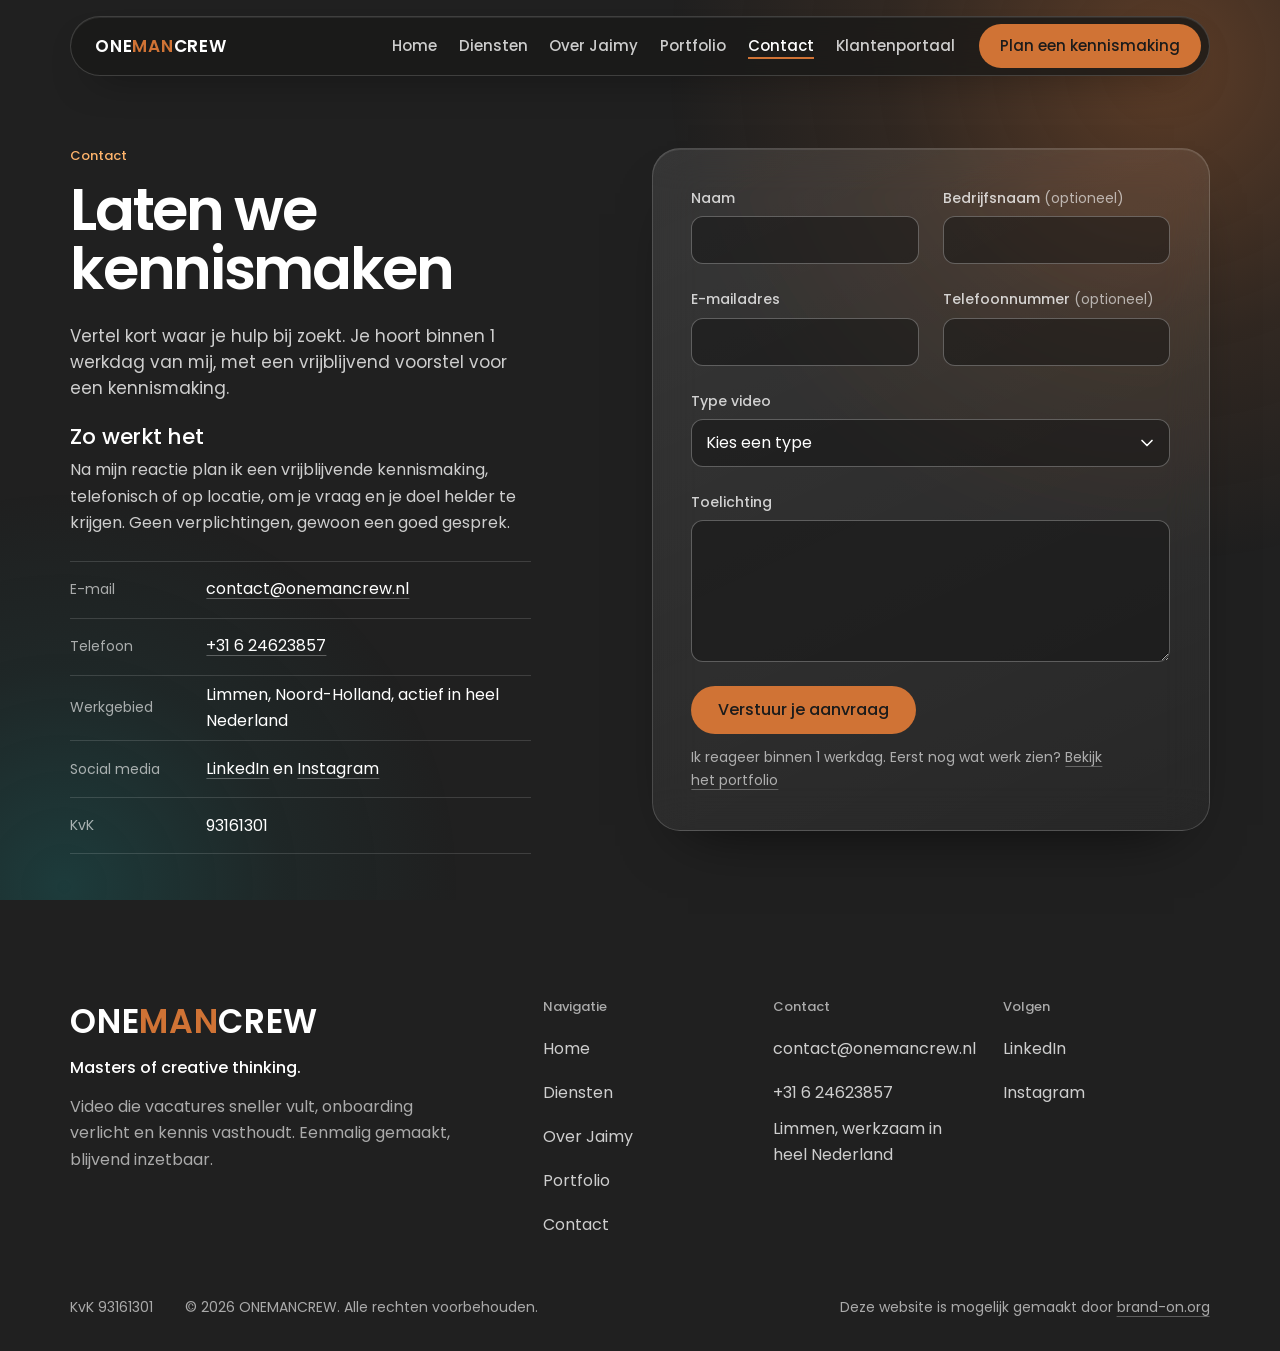
==== commit 3d8125f2: "Doorlopende achtergrond op alle pagina's, portfolio met alleen pijlknoppen, home-knop scrollt naar b" ====
--- a/contact.html
+++ b/contact.html
@@ -25,6 +25,7 @@
   <link rel="stylesheet" href="assets/css/base.css">
   <link rel="stylesheet" href="assets/css/components.css">
   <link rel="stylesheet" href="assets/css/pages.css">
+  <link rel="stylesheet" href="assets/css/flow.css">
 
   <script type="application/ld+json">
   {
@@ -55,7 +56,7 @@
   }
   </script>
 </head>
-<body>
+<body class="flow">
   <a class="skip-link" href="#main">Direct naar inhoud</a>
 
   <header class="nav" data-nav>
@@ -96,6 +97,7 @@
     </div>
   </div>
 
+  <div class="take-bg" aria-hidden="true"><i class="take-bg__warm"></i><i class="take-bg__cool"></i></div>
   <main id="main">
     <!-- CONTACT -->
     <section class="section contact" id="top" aria-labelledby="contact-heading">
--- a/assets/css/flow.css
+++ b/assets/css/flow.css
@@ -0,0 +1,105 @@
+/* ONEMANCREW — doorlopende achtergrond
+   Eén vaste achtergrond achter de hele pagina, met een oranje en teal gloed
+   die meebeweegt met het scrollen. Geen kleurwissels of lijnen tussen secties.
+   Homepage: de gloed wordt gestuurd door take.js (GSAP). Andere pagina's
+   (body.flow): door main.js via de variabele --flow (0 bovenaan, 1 onderaan). */
+
+.take-bg {
+  position: fixed;
+  inset: 0;
+  z-index: 0;
+  overflow: hidden;
+  pointer-events: none;
+  background: var(--c-bg);
+}
+
+.take-bg i {
+  position: absolute;
+  border-radius: 50%;
+  will-change: transform;
+}
+
+.take-bg__warm {
+  width: 78vmax;
+  aspect-ratio: 1;
+  top: -34vmax;
+  right: -30vmax;
+  background: radial-gradient(closest-side, rgba(208, 115, 53, 0.34), rgba(208, 115, 53, 0.1) 55%, transparent);
+}
+
+.take-bg__cool {
+  width: 62vmax;
+  aspect-ratio: 1;
+  bottom: -30vmax;
+  left: -26vmax;
+  background: radial-gradient(closest-side, rgba(20, 138, 138, 0.26), rgba(20, 138, 138, 0.07) 55%, transparent);
+}
+
+/* ---------- Andere pagina's ---------- */
+.flow main,
+.flow .closing {
+  position: relative;
+  z-index: 1;
+}
+
+.flow .take-bg__warm {
+  transform: translate3d(calc(var(--flow, 0) * -58vw), calc(var(--flow, 0) * 62vh), 0);
+}
+
+.flow .take-bg__cool {
+  transform: translate3d(calc(var(--flow, 0) * 64vw), calc(var(--flow, 0) * -58vh), 0);
+}
+
+/* De losse gloed per sectie vervalt: er is er nog maar één */
+.flow .section > .glow,
+.flow .fanpage > .glow,
+.flow .closing > .glow {
+  display: none;
+}
+
+.flow .closing {
+  background: transparent;
+  overflow: visible;
+}
+
+.flow .fanpage {
+  background: transparent;
+}
+
+.flow .closing__grid,
+.flow .closing__legal {
+  border-top: 0;
+}
+
+.flow .closing__legal {
+  padding-top: 0;
+}
+
+/* Hero met foto vloeit onderaan weg in de achtergrond */
+.flow .hero {
+  background: transparent;
+}
+
+.flow .hero .hero__media,
+.flow .hero .hero__shade {
+  -webkit-mask-image: linear-gradient(to bottom, #000 70%, transparent 100%);
+  mask-image: linear-gradient(to bottom, #000 70%, transparent 100%);
+}
+
+/* ---------- Portfolio: alleen twee knoppen onder de waaier ---------- */
+.flow .fan__bar {
+  min-width: 0;
+  gap: var(--s-3);
+  padding: 0;
+  border: 0;
+  background: none;
+  box-shadow: none;
+  -webkit-backdrop-filter: none;
+  backdrop-filter: none;
+}
+
+.flow .fan__arrow {
+  width: 52px;
+  height: 52px;
+  background: rgba(20, 19, 18, 0.6);
+}
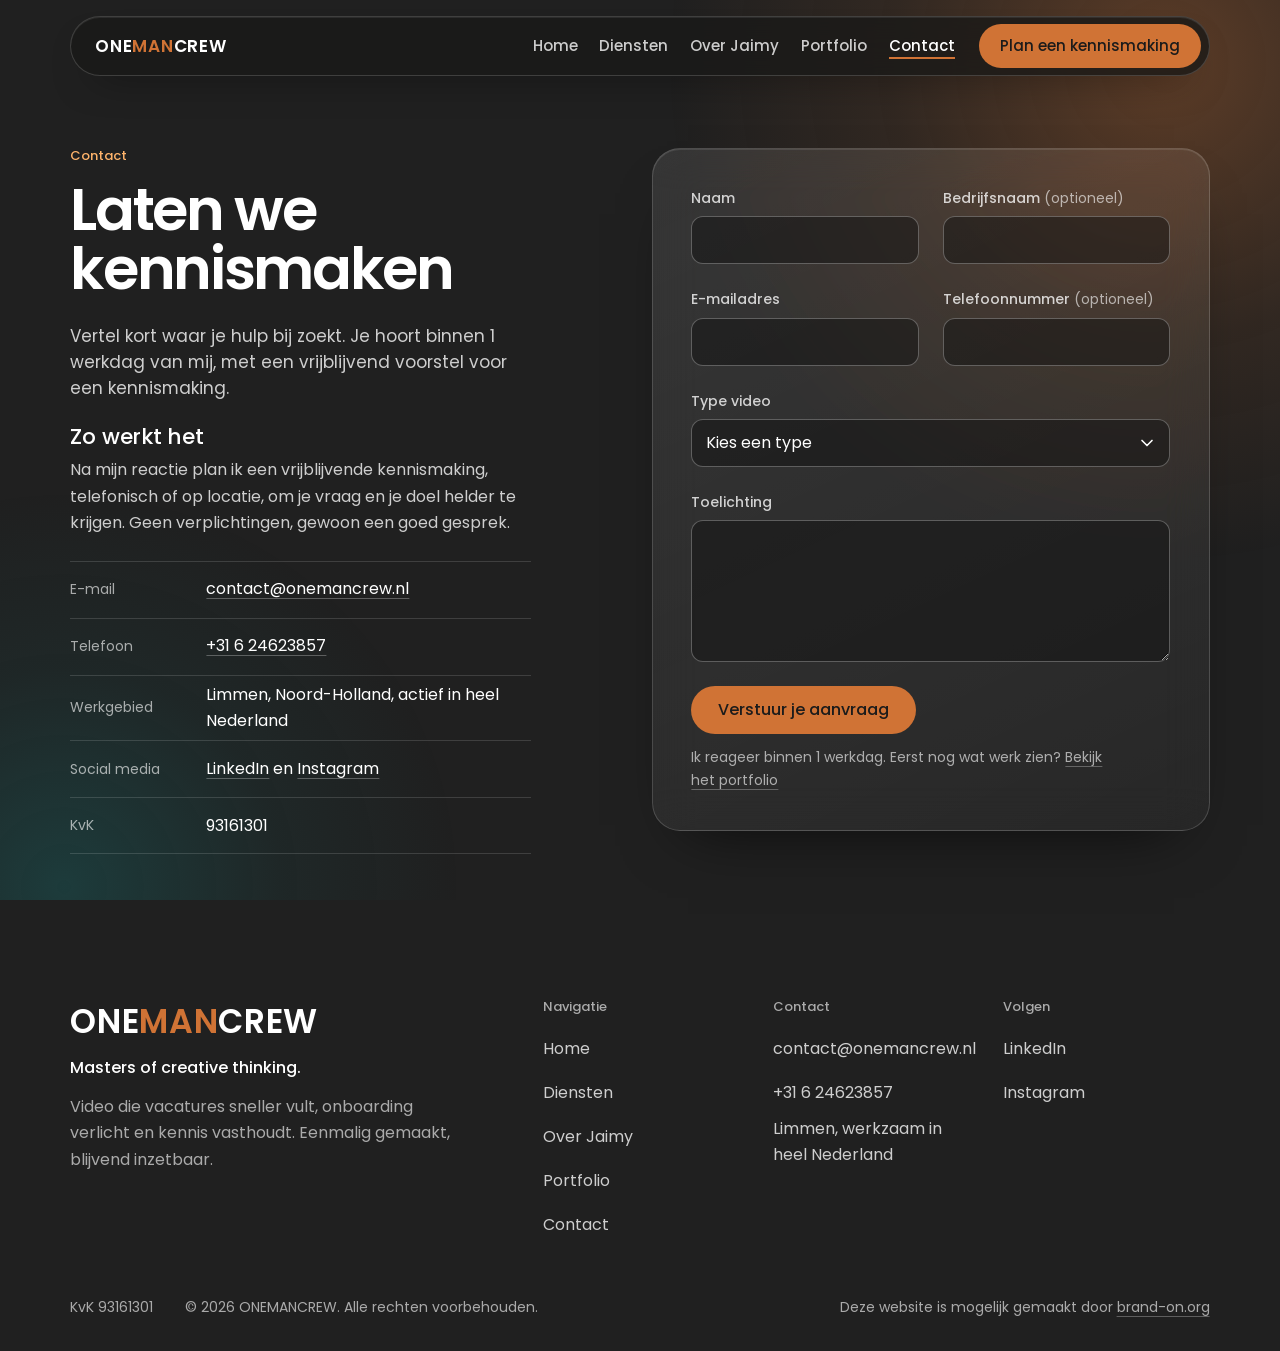
==== commit 8cbdc23b: "Klantenportaal-link van de website gehaald, informatie bewaard in _klantenportaal Co-Authored-By: Cl" ====
--- a/contact.html
+++ b/contact.html
@@ -51,7 +51,7 @@
     },
     "sameAs": [
       "https://www.linkedin.com/company/onemancrew",
-      "https://www.instagram.com/onemancrew"
+      "https://www.instagram.com/onemancrew.nl"
     ]
   }
   </script>
@@ -61,15 +61,14 @@
 
   <header class="nav" data-nav>
     <div class="nav__pill">
-      <a class="wordmark" href="./" aria-label="ONEMANCREW, naar de homepage">ONE<span>MAN</span>CREW</a>
+      <a class="wordmark" href="index.html" aria-label="ONEMANCREW, naar de homepage">ONE<span>MAN</span>CREW</a>
       <nav class="nav__links" aria-label="Hoofdnavigatie">
         <ul>
-          <li><a href="./">Home</a></li>
-          <li><a href="./#aanbod">Diensten</a></li>
+          <li><a href="index.html">Home</a></li>
+          <li><a href="index.html#aanbod">Diensten</a></li>
           <li><a href="over-ons.html">Over Jaimy</a></li>
           <li><a href="portfolio.html">Portfolio</a></li>
           <li><a href="contact.html" aria-current="page">Contact</a></li>
-          <li><a href="portaal/login.html">Klantenportaal</a></li>
         </ul>
       </nav>
       <a class="btn btn--primary btn--sm nav__cta" href="contact.html">Plan een kennismaking</a>
@@ -82,12 +81,11 @@
   <div class="menu" id="menu" data-menu hidden>
     <nav aria-label="Mobiele navigatie">
       <ul class="menu__list">
-        <li><a href="./">Home</a></li>
-        <li><a href="./#aanbod">Diensten</a></li>
+        <li><a href="index.html">Home</a></li>
+        <li><a href="index.html#aanbod">Diensten</a></li>
         <li><a href="over-ons.html">Over Jaimy</a></li>
         <li><a href="portfolio.html">Portfolio</a></li>
         <li><a href="contact.html" aria-current="page">Contact</a></li>
-        <li><a href="portaal/login.html">Klantenportaal</a></li>
       </ul>
     </nav>
     <div class="menu__foot">
@@ -129,7 +127,7 @@
               </div>
               <div>
                 <dt>Social media</dt>
-                <dd><a class="text-link" href="https://www.linkedin.com/company/onemancrew" target="_blank" rel="noopener noreferrer">LinkedIn</a> en <a class="text-link" href="https://www.instagram.com/onemancrew" target="_blank" rel="noopener noreferrer">Instagram</a></dd>
+                <dd><a class="text-link" href="https://www.linkedin.com/company/onemancrew" target="_blank" rel="noopener noreferrer">LinkedIn</a> en <a class="text-link" href="https://www.instagram.com/onemancrew.nl" target="_blank" rel="noopener noreferrer">Instagram</a></dd>
               </div>
               <div>
                 <dt>KvK</dt>
@@ -201,15 +199,15 @@
     <div class="wrap">
       <div class="closing__grid">
         <div class="closing__brand">
-          <a class="wordmark" href="./" aria-label="ONEMANCREW, naar de homepage">ONE<span>MAN</span>CREW</a>
+          <a class="wordmark" href="index.html" aria-label="ONEMANCREW, naar de homepage">ONE<span>MAN</span>CREW</a>
           <p class="closing__slogan">Masters of creative thinking.</p>
           <p class="muted">Video die vacatures sneller vult, onboarding verlicht en kennis vasthoudt. Eenmalig gemaakt, blijvend inzetbaar.</p>
         </div>
         <div>
           <h3>Navigatie</h3>
           <ul class="closing__list">
-            <li><a href="./">Home</a></li>
-            <li><a href="./#aanbod">Diensten</a></li>
+            <li><a href="index.html">Home</a></li>
+            <li><a href="index.html#aanbod">Diensten</a></li>
             <li><a href="over-ons.html">Over Jaimy</a></li>
             <li><a href="portfolio.html">Portfolio</a></li>
             <li><a href="contact.html">Contact</a></li>
@@ -227,7 +225,7 @@
           <h3>Volgen</h3>
           <ul class="closing__list">
             <li><a href="https://www.linkedin.com/company/onemancrew" target="_blank" rel="noopener noreferrer">LinkedIn</a></li>
-            <li><a href="https://www.instagram.com/onemancrew" target="_blank" rel="noopener noreferrer">Instagram</a></li>
+            <li><a href="https://www.instagram.com/onemancrew.nl" target="_blank" rel="noopener noreferrer">Instagram</a></li>
           </ul>
         </div>
       </div>
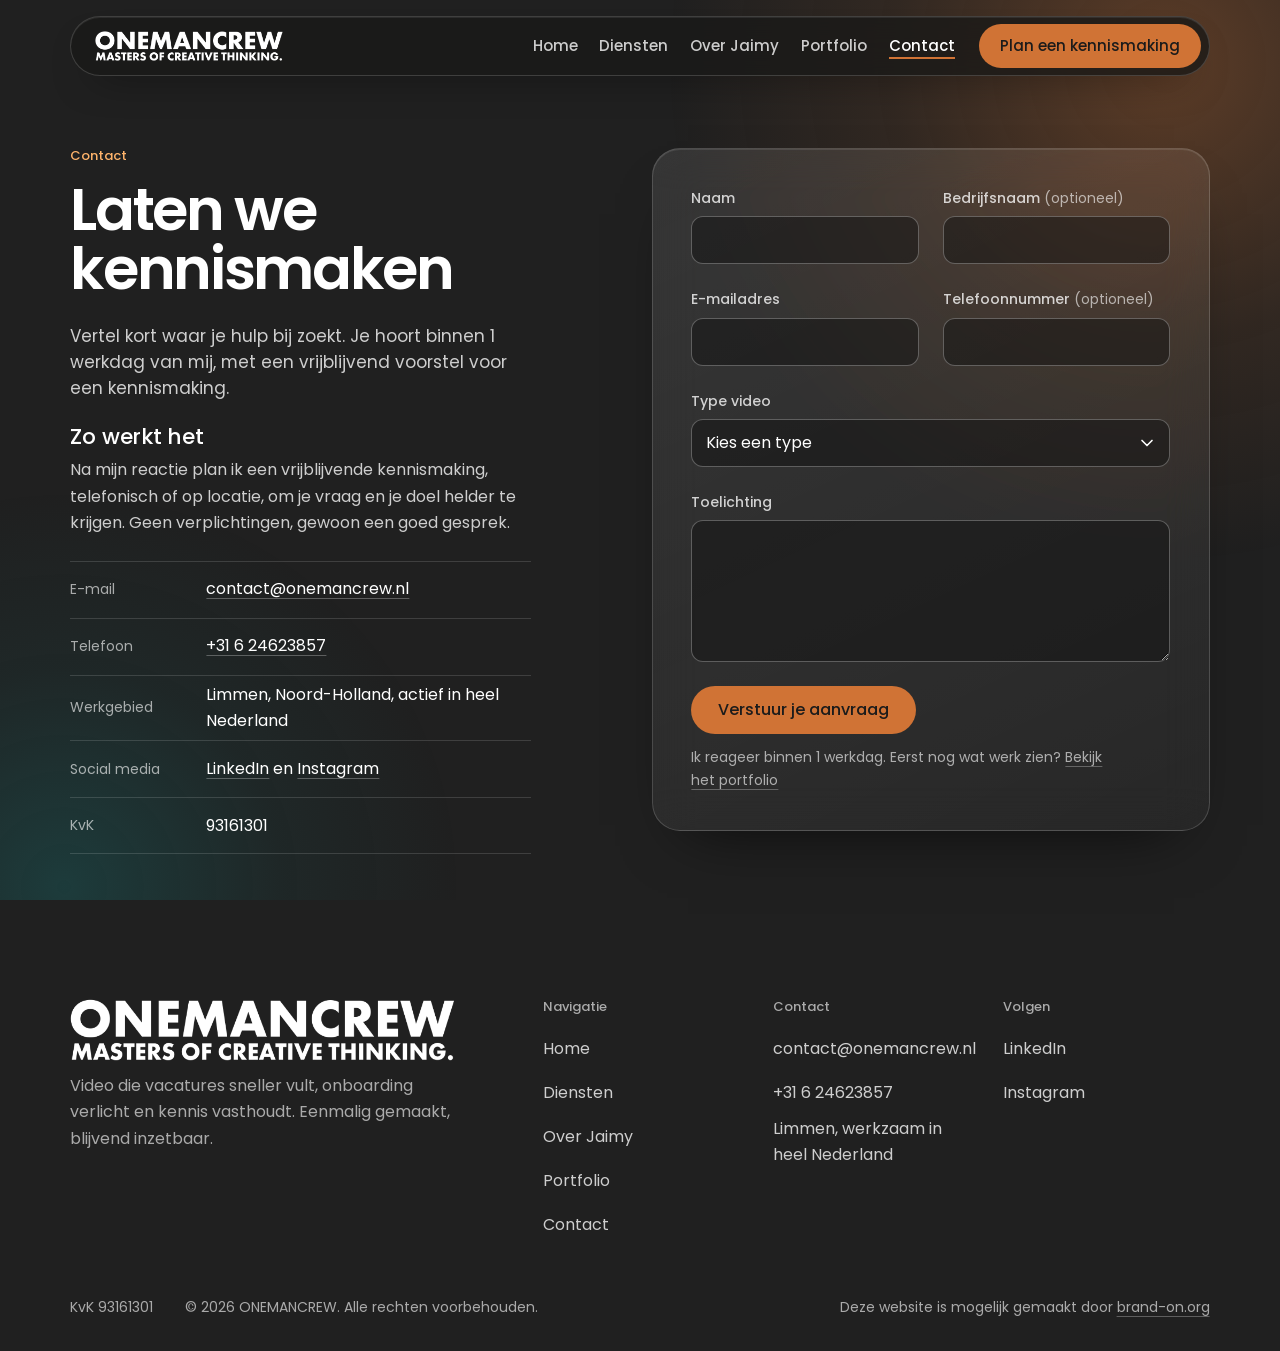
==== commit c64ab68c: "Documentaire toegevoegd, officieel logo, schone adressen en scherpere thumbnails - Nieuwe sectie op " ====
--- a/contact.html
+++ b/contact.html
@@ -6,12 +6,12 @@
   <title>Contact | ONEMANCREW</title>
   <meta name="description" content="Plan een vrijblijvende kennismaking met ONEMANCREW. Je hoort binnen 1 werkdag van mij. Bereikbaar via telefoon, e-mail of het contactformulier.">
   <meta name="theme-color" content="#202020">
-  <link rel="canonical" href="https://onemancrew.nl/contact.html">
+  <link rel="canonical" href="https://onemancrew.nl/contact">
 
   <meta property="og:type" content="website">
   <meta property="og:title" content="Contact | ONEMANCREW">
   <meta property="og:description" content="Plan een vrijblijvende kennismaking met ONEMANCREW. Je hoort binnen 1 werkdag van mij.">
-  <meta property="og:url" content="https://onemancrew.nl/contact.html">
+  <meta property="og:url" content="https://onemancrew.nl/contact">
   <meta property="og:image" content="https://onemancrew.nl/assets/img/og-image.jpg">
   <meta property="og:locale" content="nl_NL">
   <meta property="og:site_name" content="ONEMANCREW">
@@ -61,17 +61,17 @@
 
   <header class="nav" data-nav>
     <div class="nav__pill">
-      <a class="wordmark" href="index.html" aria-label="ONEMANCREW, naar de homepage">ONE<span>MAN</span>CREW</a>
+      <a class="wordmark" href="./" aria-label="ONEMANCREW, naar de homepage"><img src="assets/img/onemancrew-logo.webp" alt="" width="720" height="115"></a>
       <nav class="nav__links" aria-label="Hoofdnavigatie">
         <ul>
-          <li><a href="index.html">Home</a></li>
-          <li><a href="index.html#aanbod">Diensten</a></li>
-          <li><a href="over-ons.html">Over Jaimy</a></li>
-          <li><a href="portfolio.html">Portfolio</a></li>
-          <li><a href="contact.html" aria-current="page">Contact</a></li>
+          <li><a href="./">Home</a></li>
+          <li><a href="./#aanbod">Diensten</a></li>
+          <li><a href="over-ons">Over Jaimy</a></li>
+          <li><a href="portfolio">Portfolio</a></li>
+          <li><a href="contact" aria-current="page">Contact</a></li>
         </ul>
       </nav>
-      <a class="btn btn--primary btn--sm nav__cta" href="contact.html">Plan een kennismaking</a>
+      <a class="btn btn--primary btn--sm nav__cta" href="contact">Plan een kennismaking</a>
       <button type="button" class="nav__toggle" data-menu-toggle aria-expanded="false" aria-controls="menu" aria-label="Menu openen">
         <span></span><span></span>
       </button>
@@ -81,15 +81,15 @@
   <div class="menu" id="menu" data-menu hidden>
     <nav aria-label="Mobiele navigatie">
       <ul class="menu__list">
-        <li><a href="index.html">Home</a></li>
-        <li><a href="index.html#aanbod">Diensten</a></li>
-        <li><a href="over-ons.html">Over Jaimy</a></li>
-        <li><a href="portfolio.html">Portfolio</a></li>
-        <li><a href="contact.html" aria-current="page">Contact</a></li>
+        <li><a href="./">Home</a></li>
+        <li><a href="./#aanbod">Diensten</a></li>
+        <li><a href="over-ons">Over Jaimy</a></li>
+        <li><a href="portfolio">Portfolio</a></li>
+        <li><a href="contact" aria-current="page">Contact</a></li>
       </ul>
     </nav>
     <div class="menu__foot">
-      <a class="btn btn--primary" href="contact.html">Plan een kennismaking</a>
+      <a class="btn btn--primary" href="contact">Plan een kennismaking</a>
       <a class="menu__contact" href="tel:+31624623857">+31 6 24623857</a>
       <a class="menu__contact" href="mailto:contact@onemancrew.nl">contact@onemancrew.nl</a>
     </div>
@@ -137,11 +137,14 @@
           </div>
 
           <div class="contact__form">
-            <!-- Formulier-koppeling: zie assets/js/form.js.
-                 Zonder data-endpoint opent het e-mailprogramma van de bezoeker met de
-                 ingevulde aanvraag. Met een formulierdienst (bijvoorbeeld Formspree) zet je
-                 het adres in data-endpoint op dit <form>; dan wordt de aanvraag direct verstuurd. -->
-            <form class="glass form" data-contact-form action="mailto:contact@onemancrew.nl" method="post" enctype="text/plain">
+            <!-- Het formulier verstuurt de aanvraag direct via Web3Forms (data-endpoint).
+                 De toegangssleutel staat in het verborgen veld access_key. Zolang dat veld
+                 leeg is, opent als noodoplossing het e-mailprogramma van de bezoeker. -->
+            <form class="glass form" data-contact-form data-endpoint="https://api.web3forms.com/submit" action="mailto:contact@onemancrew.nl" method="post" enctype="text/plain">
+              <!-- WEB3FORMS: toegangssleutel (access key) van web3forms.com; mag openbaar zijn -->
+              <input type="hidden" name="access_key" value="c36d3f33-48b7-4d54-b849-a5e7c8aebf29">
+              <!-- Valkuil voor spamrobots: mensen zien dit veld niet en laten het leeg -->
+              <input type="checkbox" name="botcheck" tabindex="-1" autocomplete="off" aria-hidden="true" style="display: none">
               <div class="form__row">
                 <div class="field">
                   <label for="contact-name">Naam</label>
@@ -184,7 +187,7 @@
               <div class="form__foot">
                 <button type="submit" class="btn btn--primary">Verstuur je aanvraag</button>
                 <p class="form__status" role="status" data-form-status></p>
-                <p class="form__hint">Ik reageer binnen 1 werkdag. Eerst nog wat werk zien? <a class="text-link" href="portfolio.html">Bekijk het portfolio</a></p>
+                <p class="form__hint">Ik reageer binnen 1 werkdag. Eerst nog wat werk zien? <a class="text-link" href="portfolio">Bekijk het portfolio</a></p>
               </div>
             </form>
           </div>
@@ -199,18 +202,17 @@
     <div class="wrap">
       <div class="closing__grid">
         <div class="closing__brand">
-          <a class="wordmark" href="index.html" aria-label="ONEMANCREW, naar de homepage">ONE<span>MAN</span>CREW</a>
-          <p class="closing__slogan">Masters of creative thinking.</p>
+          <a class="wordmark" href="./" aria-label="ONEMANCREW, naar de homepage"><img src="assets/img/onemancrew-logo.webp" alt="" width="720" height="115"></a>
           <p class="muted">Video die vacatures sneller vult, onboarding verlicht en kennis vasthoudt. Eenmalig gemaakt, blijvend inzetbaar.</p>
         </div>
         <div>
           <h3>Navigatie</h3>
           <ul class="closing__list">
-            <li><a href="index.html">Home</a></li>
-            <li><a href="index.html#aanbod">Diensten</a></li>
-            <li><a href="over-ons.html">Over Jaimy</a></li>
-            <li><a href="portfolio.html">Portfolio</a></li>
-            <li><a href="contact.html">Contact</a></li>
+            <li><a href="./">Home</a></li>
+            <li><a href="./#aanbod">Diensten</a></li>
+            <li><a href="over-ons">Over Jaimy</a></li>
+            <li><a href="portfolio">Portfolio</a></li>
+            <li><a href="contact">Contact</a></li>
           </ul>
         </div>
         <div>
--- a/assets/css/components.css
+++ b/assets/css/components.css
@@ -14,6 +14,23 @@
 
 .wordmark span {
   color: var(--c-accent);
+}
+
+/* Officieel logo (wit, met slogan) in navigatie en footer */
+.wordmark img {
+  display: block;
+  width: auto;
+  height: 30px;
+}
+
+.closing__brand .wordmark img {
+  height: clamp(46px, 4.8vw, 62px);
+}
+
+@media (max-width: 639px) {
+  .wordmark img {
+    height: 26px;
+  }
 }
 
 /* ---------- Knoppen: één paar ---------- */
